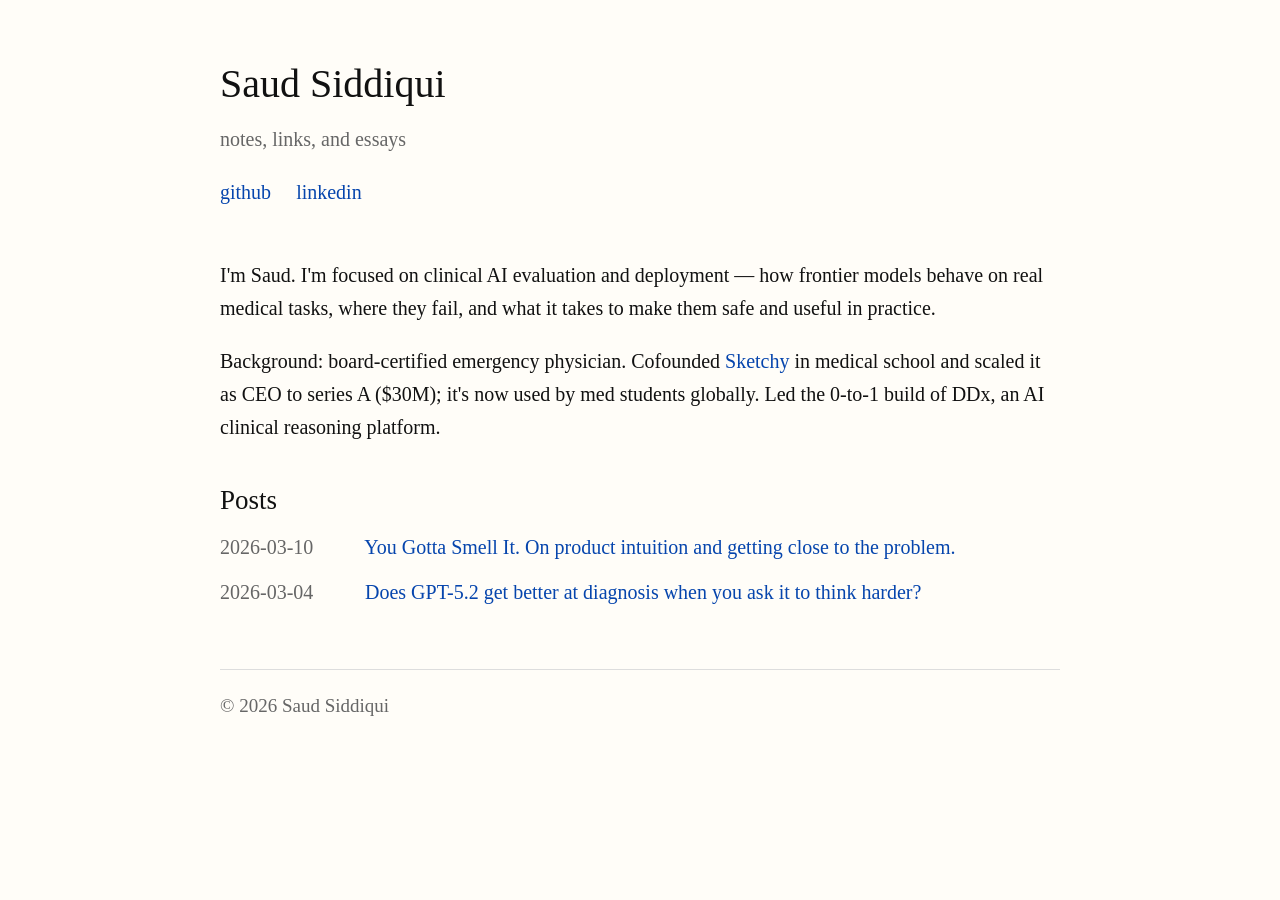
==== index.html @ b9698d22 "Update index.html" ====
<!doctype html>
<html lang="en">
<head>
  <meta charset="utf-8">
  <meta name="viewport" content="width=device-width, initial-scale=1">
  <title>Saud Siddiqui</title>
  <meta name="description" content="Notes, links, and essays by Saud Siddiqui.">
  <link rel="stylesheet" href="/style.css">
</head>
<body>
  <main class="wrap">
    <header class="site-header">
      <h1><a href="/">Saud Siddiqui</a></h1>
      <p class="tagline">notes, links, and essays</p>

      <nav class="nav">
        <a href="https://github.com/sidoody">github</a>
         <a href=" https://www.linkedin.com/in/saudsiddmd/">linkedin</a>
       
      </nav>
    </header>

    <section>
      <p>
        I'm Saud. I'm focused on clinical AI evaluation and deployment &mdash; how frontier models behave on real medical tasks, where they fail, and what it takes to make them safe and useful in practice.
      </p>
      <p>
        Background: board-certified emergency physician. Cofounded <a href="https://www.sketchy.com/">Sketchy</a> in medical school and scaled it as CEO to series A ($30M); it's now used by med students globally. Led the 0-to-1 build of DDx, an AI clinical reasoning platform.
      </p>
    </section>

    <section>
      <h2>Posts</h2>
      <ul class="postlist">
        <li>
          <span class="date">2026-03-10</span>
          <a href="/posts/you-gotta-smell-it.html">You Gotta Smell It. On product intuition and getting close to the problem.</a>
        </li>
        <li>
          <span class="date">2026-03-04</span>
          <a href="/posts/gpt-52-ablation.html">Does GPT-5.2 get better at diagnosis when you ask it to think harder?</a>
        </li>
      </ul>
    </section>

    <footer class="footer">
      <p>
        © 2026 Saud Siddiqui
      </p>
    </footer>
  </main>
</body>
</html>
---- style.css ----
:root {
  --bg: #fffdf8;
  --fg: #111111;
  --muted: #666666;
  --line: #dddddd;
  --link: #0645ad;
  --max: 42rem;
}

html {
  font-size: 20px;
}

body {
  margin: 0;
  padding: 0;
  background: var(--bg);
  color: var(--fg);
  font-family: Georgia, "Times New Roman", Times, serif;
  line-height: 1.65;
}

.wrap {
  max-width: var(--max);
  margin: 3rem auto;
  padding: 0 1rem 4rem;
}

.site-header {
  margin-bottom: 2.5rem;
}

h1, h2, h3 {
  font-weight: normal;
  line-height: 1.2;
  margin: 0 0 0.75rem;
}

h1 {
  font-size: 2rem;
}

h2 {
  font-size: 1.35rem;
  margin-top: 2rem;
}

p {
  margin: 0 0 1rem;
}

a {
  color: var(--link);
  text-decoration: none;
}

a:hover {
  text-decoration: underline;
}

.site-header h1 a {
  color: var(--fg);
}

.tagline,
.date,
.footer,
.byline {
  color: var(--muted);
}

.nav {
  margin: 1rem 0 0;
}

.nav a {
  margin-right: 1rem;
}

.postlist {
  list-style: none;
  padding: 0;
  margin: 0;
}

.postlist li {
  margin: 0.6rem 0;
}

.date {
  display: inline-block;
  min-width: 7rem;
}

article {
  margin-top: 1rem;
}

.backlink {
  margin-bottom: 1.5rem;
}

.footer {
  border-top: 1px solid var(--line);
  margin-top: 3rem;
  padding-top: 1rem;
  font-size: 0.95rem;
}

blockquote {
  margin: 1.25rem 0;
  padding-left: 1rem;
  border-left: 3px solid var(--line);
  color: var(--muted);
}

code {
  font-family: "Courier New", Courier, monospace;
  font-size: 0.85em;
  background: #f0ede6;
  padding: 2px 5px;
  border-radius: 3px;
}

img {
  max-width: 100%;
  height: auto;
}

table {
  width: 100%;
  border-collapse: collapse;
  margin: 1.5rem 0;
}

th {
  text-align: left;
  font-size: 0.85em;
  color: var(--muted);
  font-weight: normal;
  text-transform: uppercase;
  letter-spacing: 0.5px;
  padding: 0.5rem 1rem 0.5rem 0;
  border-bottom: 2px solid var(--line);
}

td {
  padding: 0.6rem 1rem 0.6rem 0;
  border-bottom: 1px solid #eee;
}
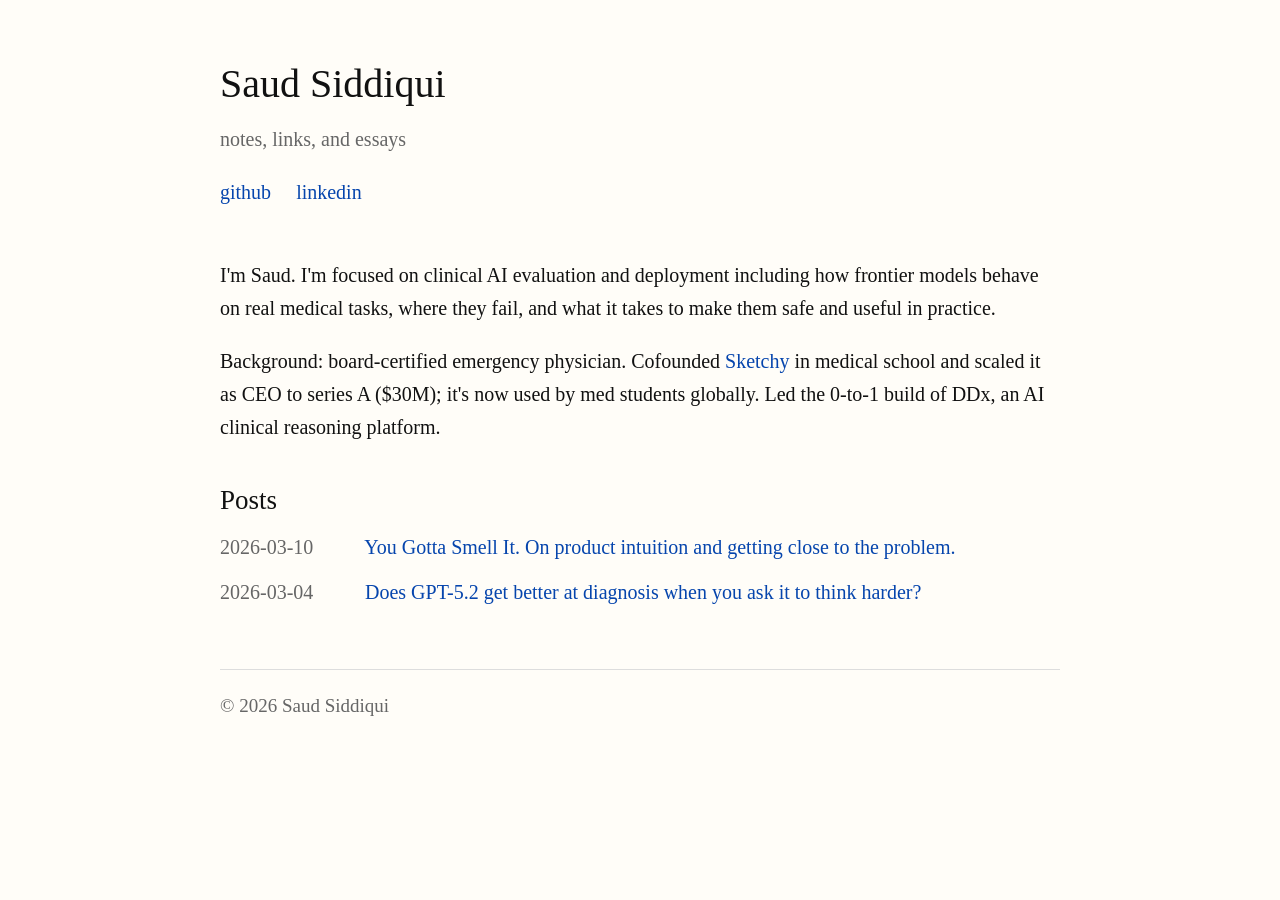
==== commit fc814179: "Update index.html" ====
--- a/index.html
+++ b/index.html
@@ -22,7 +22,7 @@
 
     <section>
       <p>
-        I'm Saud. I'm focused on clinical AI evaluation and deployment &mdash; how frontier models behave on real medical tasks, where they fail, and what it takes to make them safe and useful in practice.
+        I'm Saud. I'm focused on clinical AI evaluation and deployment including how frontier models behave on real medical tasks, where they fail, and what it takes to make them safe and useful in practice.
       </p>
       <p>
         Background: board-certified emergency physician. Cofounded <a href="https://www.sketchy.com/">Sketchy</a> in medical school and scaled it as CEO to series A ($30M); it's now used by med students globally. Led the 0-to-1 build of DDx, an AI clinical reasoning platform.
@@ -61,3 +61,4 @@
 
 
 
+
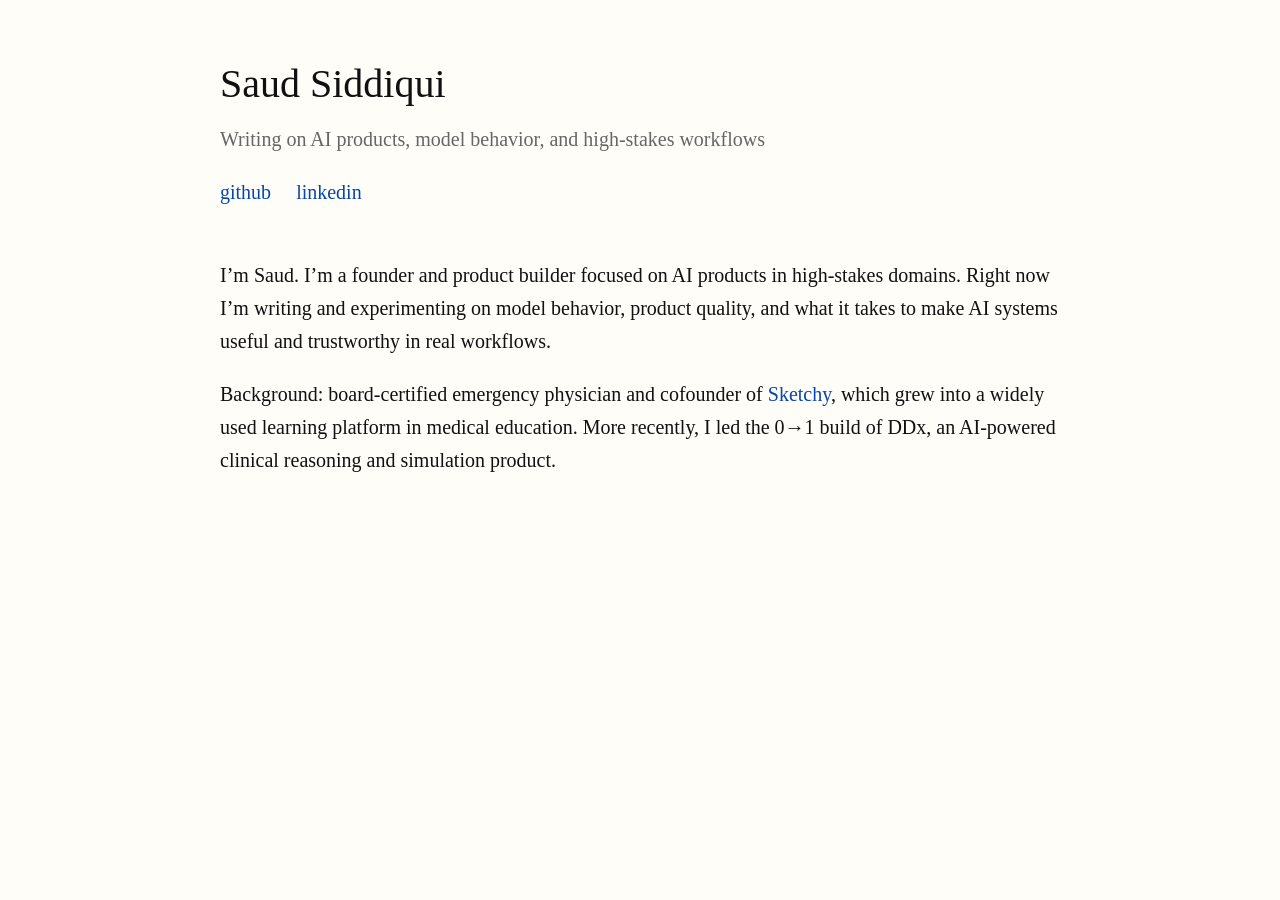
==== commit d3ca93b3: "Update index.html" ====
--- a/index.html
+++ b/index.html
@@ -4,61 +4,27 @@
   <meta charset="utf-8">
   <meta name="viewport" content="width=device-width, initial-scale=1">
   <title>Saud Siddiqui</title>
-  <meta name="description" content="Notes, links, and essays by Saud Siddiqui.">
+  <meta name="description" content="Notes, links, and essays by Saud Siddiqui on AI products, model behavior, and high-stakes workflows.">
   <link rel="stylesheet" href="/style.css">
 </head>
 <body>
   <main class="wrap">
     <header class="site-header">
       <h1><a href="/">Saud Siddiqui</a></h1>
-      <p class="tagline">notes, links, and essays</p>
+      <p class="tagline">Writing on AI products, model behavior, and high-stakes workflows</p>
 
       <nav class="nav">
         <a href="https://github.com/sidoody">github</a>
-         <a href=" https://www.linkedin.com/in/saudsiddmd/">linkedin</a>
-       
+        <a href="https://www.linkedin.com/in/saudsiddmd/">linkedin</a>
       </nav>
     </header>
 
     <section>
       <p>
-        I'm Saud. I'm focused on clinical AI evaluation and deployment including how frontier models behave on real medical tasks, where they fail, and what it takes to make them safe and useful in practice.
+        I’m Saud. I’m a founder and product builder focused on AI products in high-stakes domains.
+        Right now I’m writing and experimenting on model behavior, product quality, and what it takes to make AI systems useful and trustworthy in real workflows.
       </p>
       <p>
-        Background: board-certified emergency physician. Cofounded <a href="https://www.sketchy.com/">Sketchy</a> in medical school and scaled it as CEO to series A ($30M); it's now used by med students globally. Led the 0-to-1 build of DDx, an AI clinical reasoning platform.
+        Background: board-certified emergency physician and cofounder of <a href="https://www.sketchy.com/">Sketchy</a>, which grew into a widely used learning platform in medical education. More recently, I led the 0→1 build of DDx, an AI-powered clinical reasoning and simulation product.
       </p>
     </section>
-
-    <section>
-      <h2>Posts</h2>
-      <ul class="postlist">
-        <li>
-          <span class="date">2026-03-10</span>
-          <a href="/posts/you-gotta-smell-it.html">You Gotta Smell It. On product intuition and getting close to the problem.</a>
-        </li>
-        <li>
-          <span class="date">2026-03-04</span>
-          <a href="/posts/gpt-52-ablation.html">Does GPT-5.2 get better at diagnosis when you ask it to think harder?</a>
-        </li>
-      </ul>
-    </section>
-
-    <footer class="footer">
-      <p>
-        © 2026 Saud Siddiqui
-      </p>
-    </footer>
-  </main>
-</body>
-</html>
-
-
-
-
-
-
-
-
-
-
-
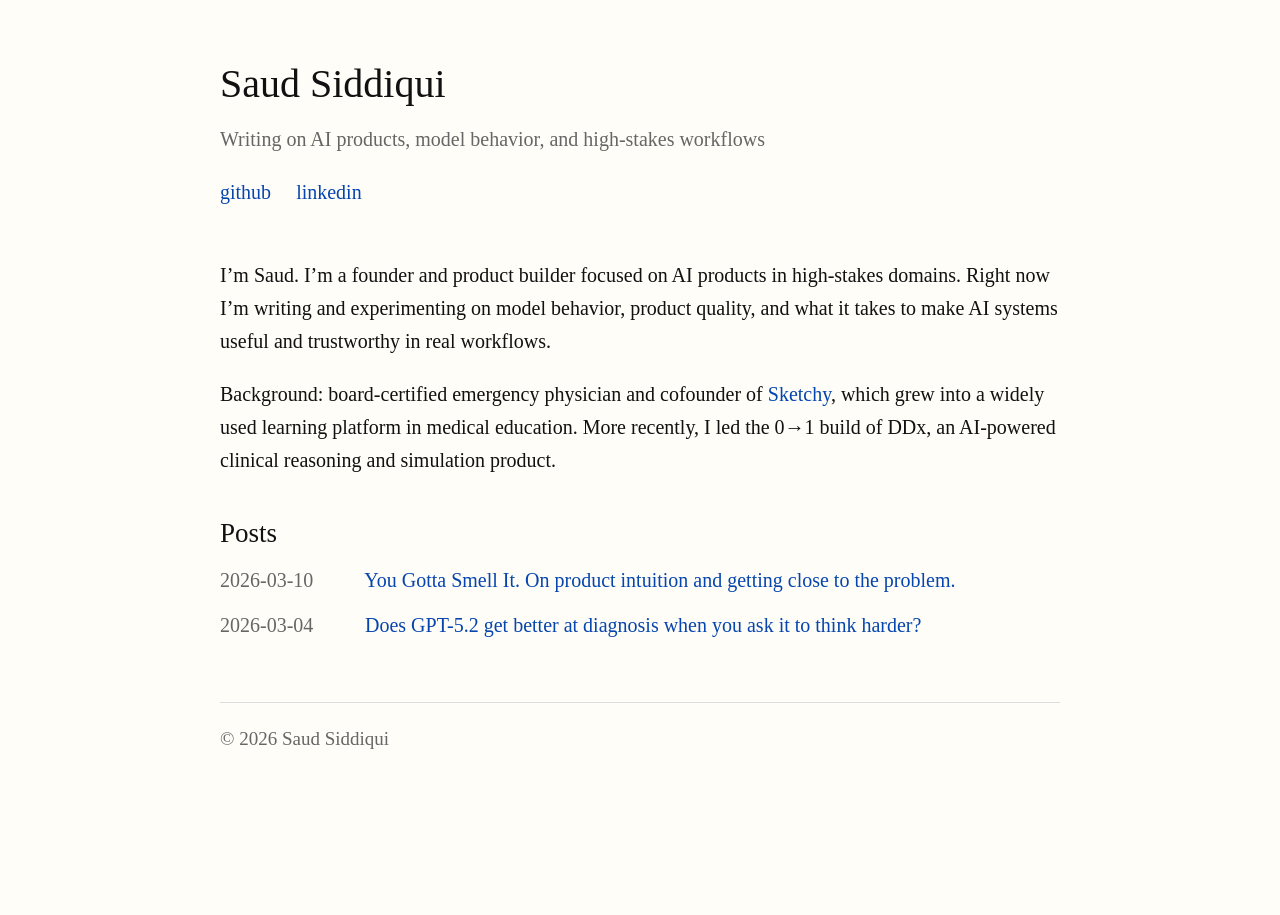
==== commit eafa5fdc: "Update index.html" ====
--- a/index.html
+++ b/index.html
@@ -28,3 +28,29 @@
         Background: board-certified emergency physician and cofounder of <a href="https://www.sketchy.com/">Sketchy</a>, which grew into a widely used learning platform in medical education. More recently, I led the 0→1 build of DDx, an AI-powered clinical reasoning and simulation product.
       </p>
     </section>
+
+ <section>
+      <h2>Posts</h2>
+      <ul class="postlist">
+        <li>
+          <span class="date">2026-03-10</span>
+          <a href="/posts/you-gotta-smell-it.html">You Gotta Smell It. On product intuition and getting close to the problem.</a>
+        </li>
+        <li>
+          <span class="date">2026-03-04</span>
+          <a href="/posts/gpt-52-ablation.html">Does GPT-5.2 get better at diagnosis when you ask it to think harder?</a>
+        </li>
+      </ul>
+    </section>
+
+    <footer class="footer">
+      <p>
+        © 2026 Saud Siddiqui
+      </p>
+    </footer>
+  </main>
+</body>
+</html>
+
+
+
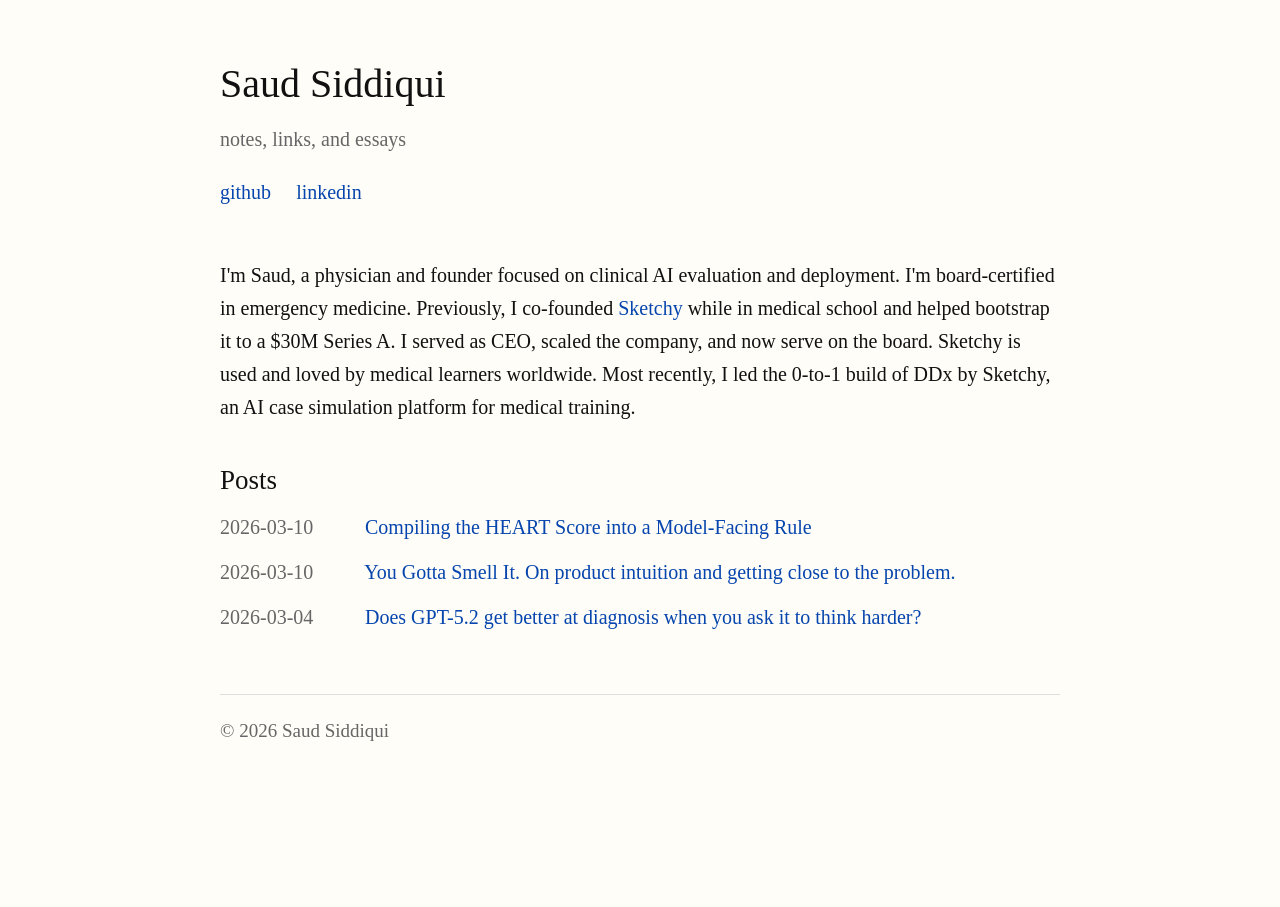
==== commit b9748c27: "Update index.html" ====
--- a/index.html
+++ b/index.html
@@ -4,39 +4,41 @@
   <meta charset="utf-8">
   <meta name="viewport" content="width=device-width, initial-scale=1">
   <title>Saud Siddiqui</title>
-  <meta name="description" content="Notes, links, and essays by Saud Siddiqui on AI products, model behavior, and high-stakes workflows.">
+  <meta name="description" content="Essays, notes, and projects on AI, medicine, and startups.">
   <link rel="stylesheet" href="/style.css">
 </head>
 <body>
   <main class="wrap">
     <header class="site-header">
       <h1><a href="/">Saud Siddiqui</a></h1>
-      <p class="tagline">Writing on AI products, model behavior, and high-stakes workflows</p>
+      <p class="tagline">notes, links, and essays</p>
 
       <nav class="nav">
         <a href="https://github.com/sidoody">github</a>
-        <a href="https://www.linkedin.com/in/saudsiddmd/">linkedin</a>
+         <a href=" https://www.linkedin.com/in/saudsiddmd/">linkedin</a>
+       
       </nav>
     </header>
 
     <section>
       <p>
-        I’m Saud. I’m a founder and product builder focused on AI products in high-stakes domains.
-        Right now I’m writing and experimenting on model behavior, product quality, and what it takes to make AI systems useful and trustworthy in real workflows.
-      </p>
-      <p>
-        Background: board-certified emergency physician and cofounder of <a href="https://www.sketchy.com/">Sketchy</a>, which grew into a widely used learning platform in medical education. More recently, I led the 0→1 build of DDx, an AI-powered clinical reasoning and simulation product.
+        I'm Saud, a physician and founder focused on clinical AI evaluation and deployment. I'm board-certified in emergency medicine. Previously, I co-founded <a href="https://www.sketchy.com/">Sketchy</a> while in medical school and helped bootstrap it to a $30M Series A. I served as CEO, scaled the company, and now serve on the board. Sketchy is used and loved by medical learners worldwide. Most recently, I led the 0-to-1 build of DDx by Sketchy, an AI case simulation platform for medical training.
       </p>
     </section>
 
- <section>
+    <section>
       <h2>Posts</h2>
       <ul class="postlist">
+        <li></li>
+          <span class="date">2026-03-10</span>
+          <a href="/posts/heart-context-pack.html">Compiling the HEART Score into a Model-Facing Rule</a>
+        </li>
+
         <li>
           <span class="date">2026-03-10</span>
           <a href="/posts/you-gotta-smell-it.html">You Gotta Smell It. On product intuition and getting close to the problem.</a>
         </li>
-        <li>
+  
           <span class="date">2026-03-04</span>
           <a href="/posts/gpt-52-ablation.html">Does GPT-5.2 get better at diagnosis when you ask it to think harder?</a>
         </li>
@@ -54,3 +56,8 @@
 
 
 
+
+
+
+
+
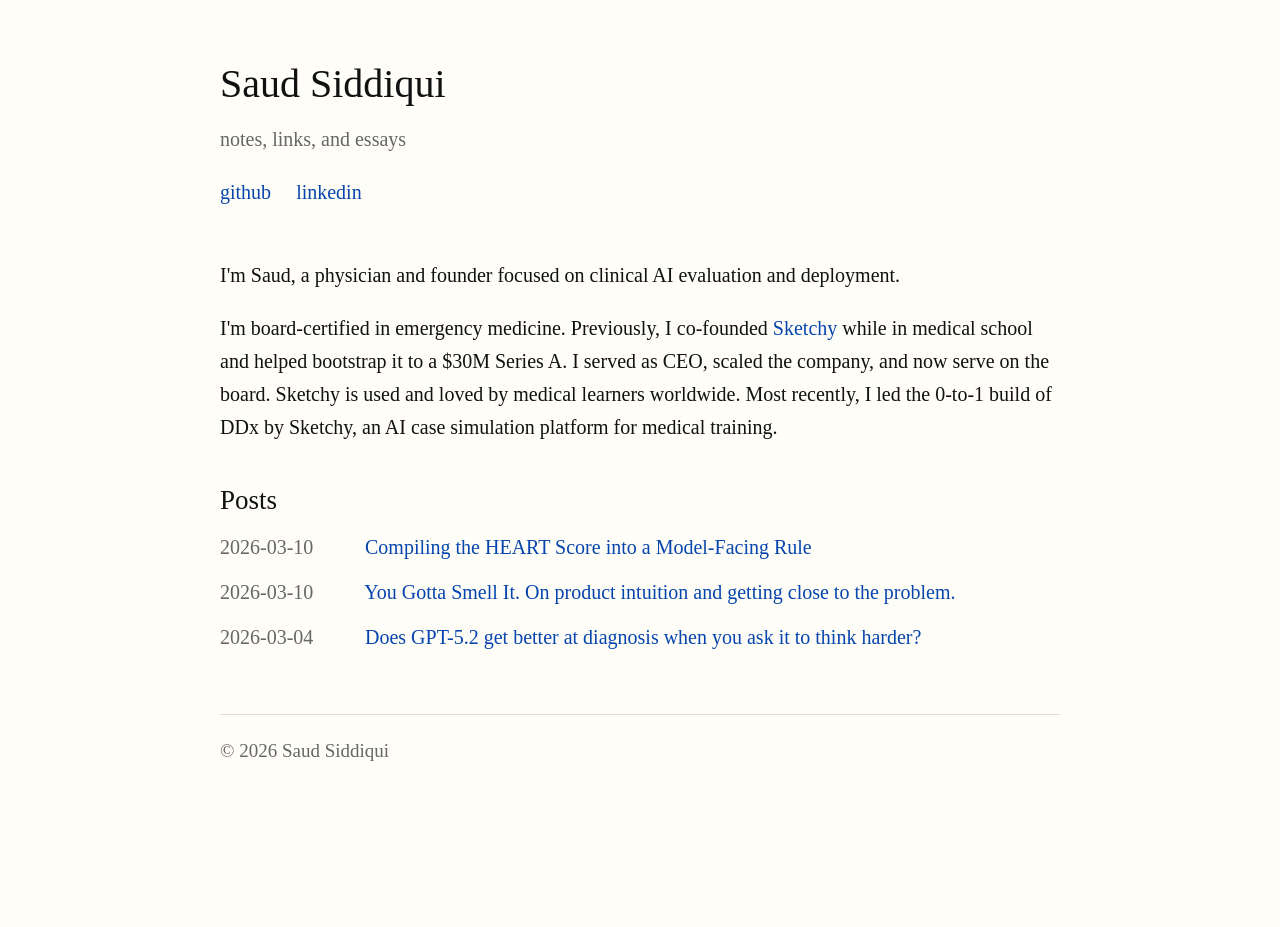
==== commit 49889308: "Update index.html" ====
--- a/index.html
+++ b/index.html
@@ -22,7 +22,10 @@
 
     <section>
       <p>
-        I'm Saud, a physician and founder focused on clinical AI evaluation and deployment. I'm board-certified in emergency medicine. Previously, I co-founded <a href="https://www.sketchy.com/">Sketchy</a> while in medical school and helped bootstrap it to a $30M Series A. I served as CEO, scaled the company, and now serve on the board. Sketchy is used and loved by medical learners worldwide. Most recently, I led the 0-to-1 build of DDx by Sketchy, an AI case simulation platform for medical training.
+        I'm Saud, a physician and founder focused on clinical AI evaluation and deployment. 
+      </p>
+      <p>
+        I'm board-certified in emergency medicine. Previously, I co-founded <a href="https://www.sketchy.com/">Sketchy</a> while in medical school and helped bootstrap it to a $30M Series A. I served as CEO, scaled the company, and now serve on the board. Sketchy is used and loved by medical learners worldwide. Most recently, I led the 0-to-1 build of DDx by Sketchy, an AI case simulation platform for medical training.
       </p>
     </section>
 
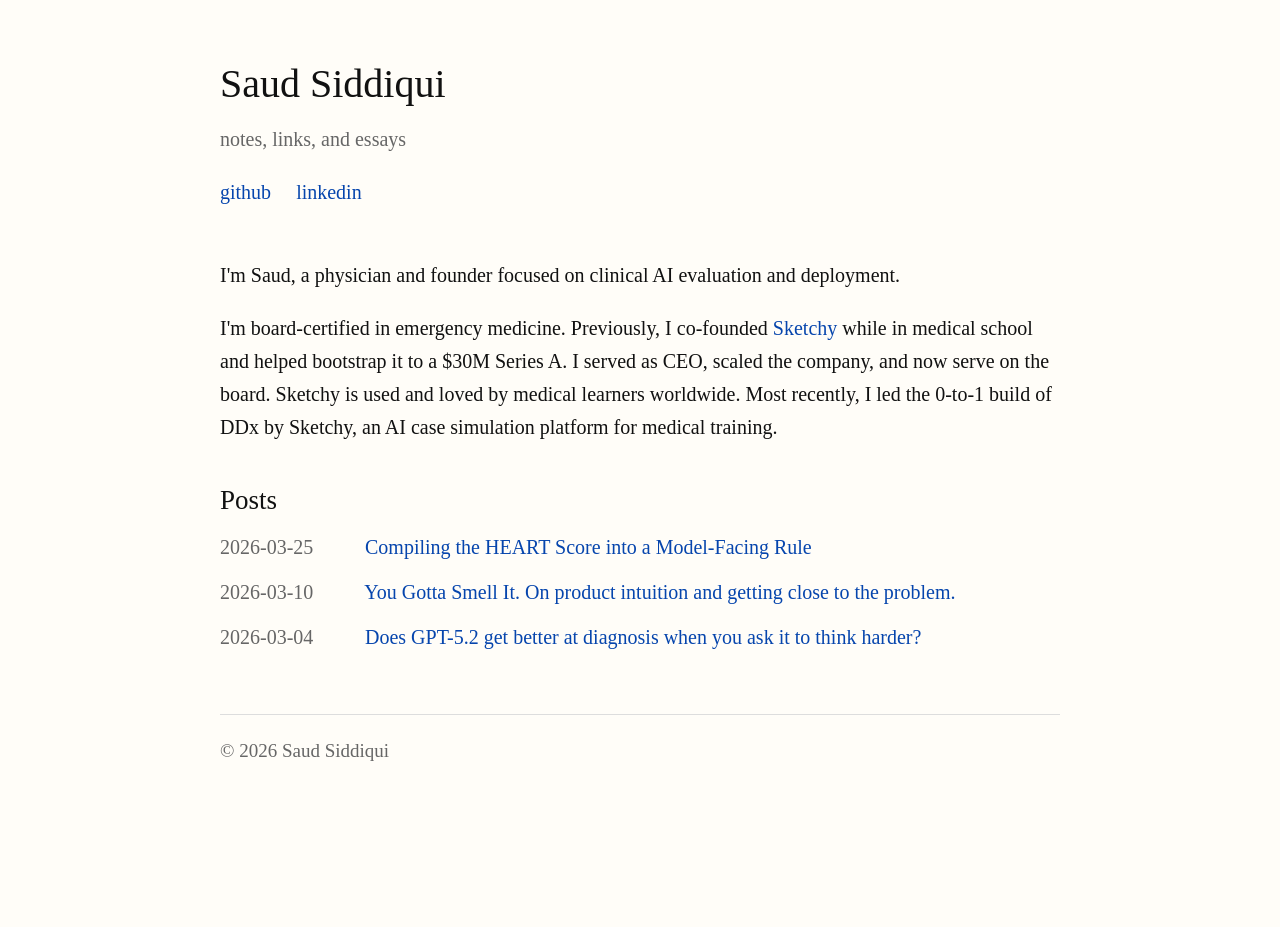
==== commit ffc70660: "Update index.html" ====
--- a/index.html
+++ b/index.html
@@ -33,7 +33,7 @@
       <h2>Posts</h2>
       <ul class="postlist">
         <li></li>
-          <span class="date">2026-03-10</span>
+          <span class="date">2026-03-25</span>
           <a href="/posts/heart-context-pack.html">Compiling the HEART Score into a Model-Facing Rule</a>
         </li>
 
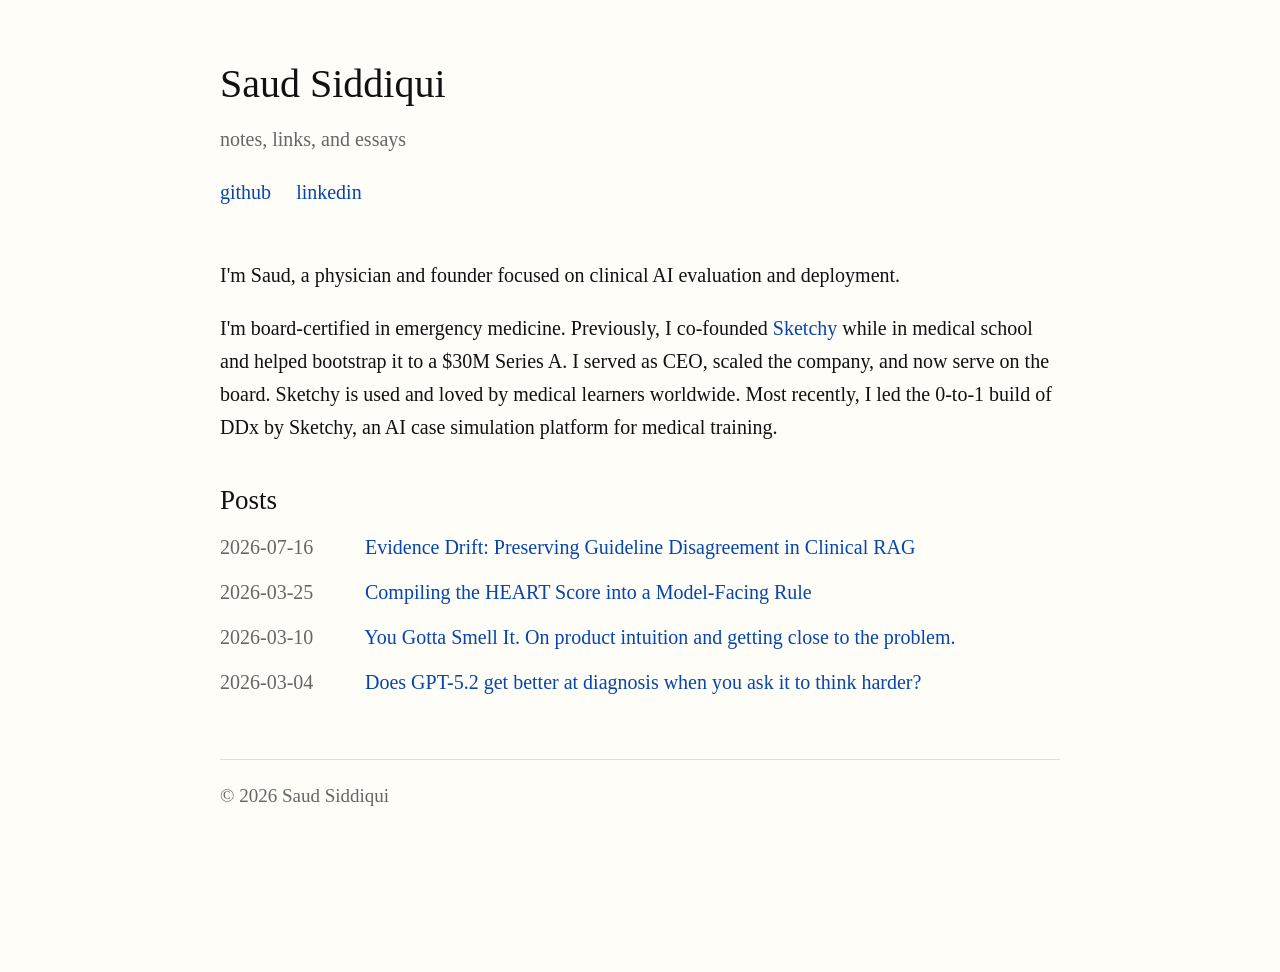
==== commit b6392be3: "evidence drift publish" ====
--- a/index.html
+++ b/index.html
@@ -32,7 +32,12 @@
     <section>
       <h2>Posts</h2>
       <ul class="postlist">
-        <li></li>
+        <li>
+          <span class="date">2026-07-16</span>
+          <a href="/posts/evidence-drift.html">Evidence Drift: Preserving Guideline Disagreement in Clinical RAG</a>
+        </li>
+
+        <li>
           <span class="date">2026-03-25</span>
           <a href="/posts/heart-context-pack.html">Compiling the HEART Score into a Model-Facing Rule</a>
         </li>
@@ -41,7 +46,8 @@
           <span class="date">2026-03-10</span>
           <a href="/posts/you-gotta-smell-it.html">You Gotta Smell It. On product intuition and getting close to the problem.</a>
         </li>
-  
+
+        <li>
           <span class="date">2026-03-04</span>
           <a href="/posts/gpt-52-ablation.html">Does GPT-5.2 get better at diagnosis when you ask it to think harder?</a>
         </li>
